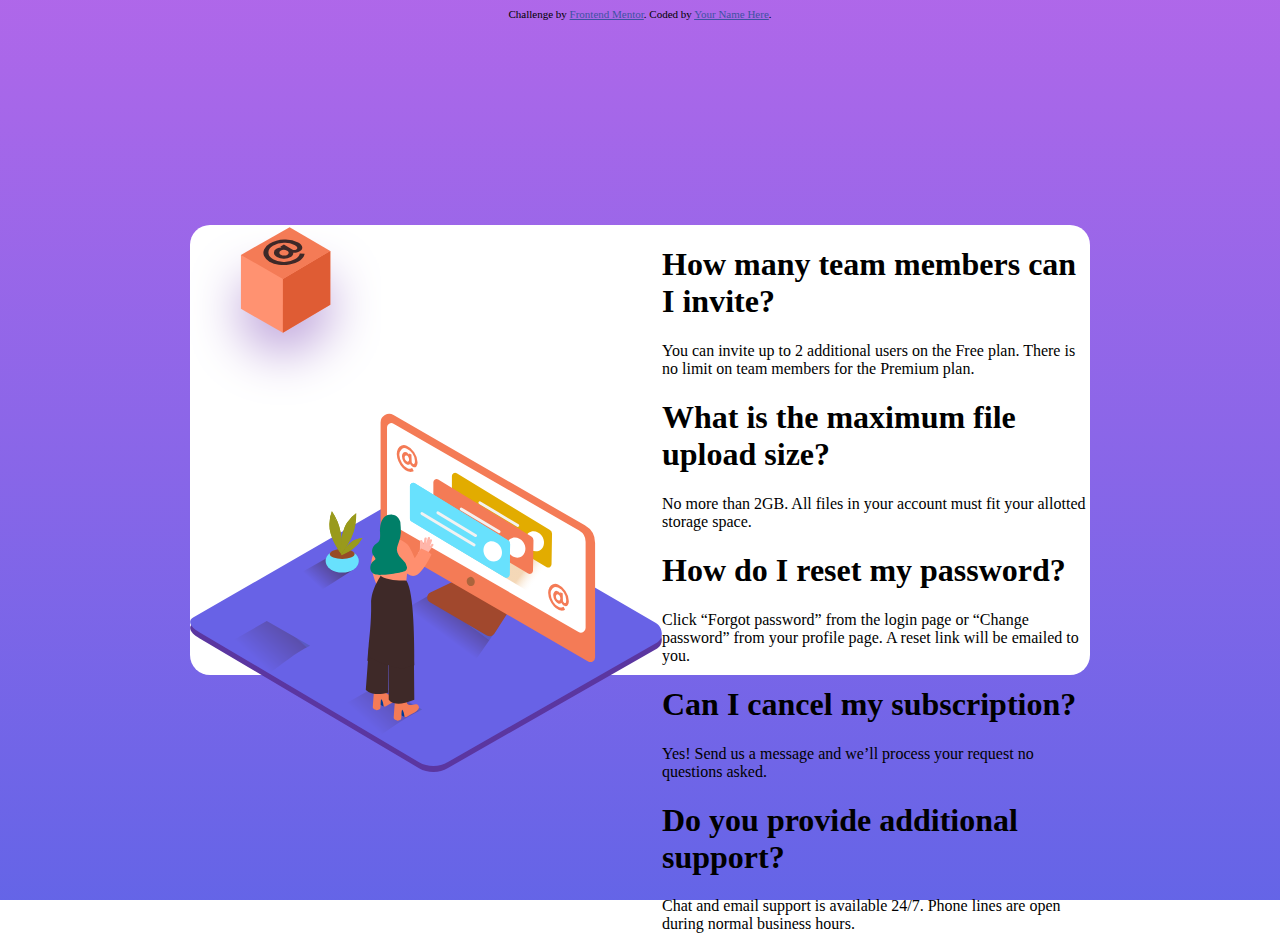
==== index.html @ 1b80dd16 "first commit of the project" ====
<!DOCTYPE html>
<html lang="en">
<head>
  <meta charset="UTF-8">
  <meta name="viewport" content="width=device-width, initial-scale=1.0"> <!-- displays site properly based on user's device -->

  <link rel="icon" type="image/png" sizes="32x32" href="./images/favicon-32x32.png">
  <link rel="stylesheet" href="./style.css">
  
  <title>Frontend Mentor | FAQ Accordion Card</title>

  <!-- Feel free to remove these styles or customise in your own stylesheet 👍 -->
  <style>
    .attribution { font-size: 11px; text-align: center; }
    .attribution a { color: hsl(228, 45%, 44%); }
  </style>
</head>
<body>
  <div class="card">
    <div class="img">
      <img src="./images/illustration-box-desktop.svg" alt="illustration-box-desktop">
      <img src="./images/illustration-woman-online-desktop.svg" alt="">
    </div>
    <div class="content">
      <div>
        <h1>How many team members can I invite?</h1>
        <p>You can invite up to 2 additional users on the Free plan. There is no limit on 
          team members for the Premium plan.</p>
      </div>
      <div>
        <h1>What is the maximum file upload size?</h1>
        <p>No more than 2GB. All files in your account must fit your allotted storage space.</p>
      </div>
      <div>
        <h1>How do I reset my password?</h1>
        <p>Click “Forgot password” from the login page or “Change password” from your profile page.
          A reset link will be emailed to you.</p>
      </div>
      <div>
        <h1>Can I cancel my subscription?</h1>
        <p>Yes! Send us a message and we’ll process your request no questions asked.</p>
      </div>
      <div>
        <h1>Do you provide additional support?</h1>
        <p>Chat and email support is available 24/7. Phone lines are open during normal business hours.</p>
      </div>
    </div>
  </div>

  <div class="attribution">
    Challenge by <a href="https://www.frontendmentor.io?ref=challenge" target="_blank">Frontend Mentor</a>. 
    Coded by <a href="#">Your Name Here</a>.
  </div>
</body>
</html>
---- style.css ----
html{
    min-height: 100%;
    margin: 0;
}

body{
    background-image: linear-gradient(to bottom, hsl(273, 75%, 66%), hsl(240, 73%, 65%));
    display: flex;
    justify-content: center;
    min-height: 100%;
    background-repeat: no-repeat;
    

}

.card{
    background-color: white;
    height: 450px;
    width: 900px;
    border-radius: 20px;
    display: flex;
    position: absolute;
    top: 50%;
    left: 50%;
    transform: translate(-50%, -50%);

}
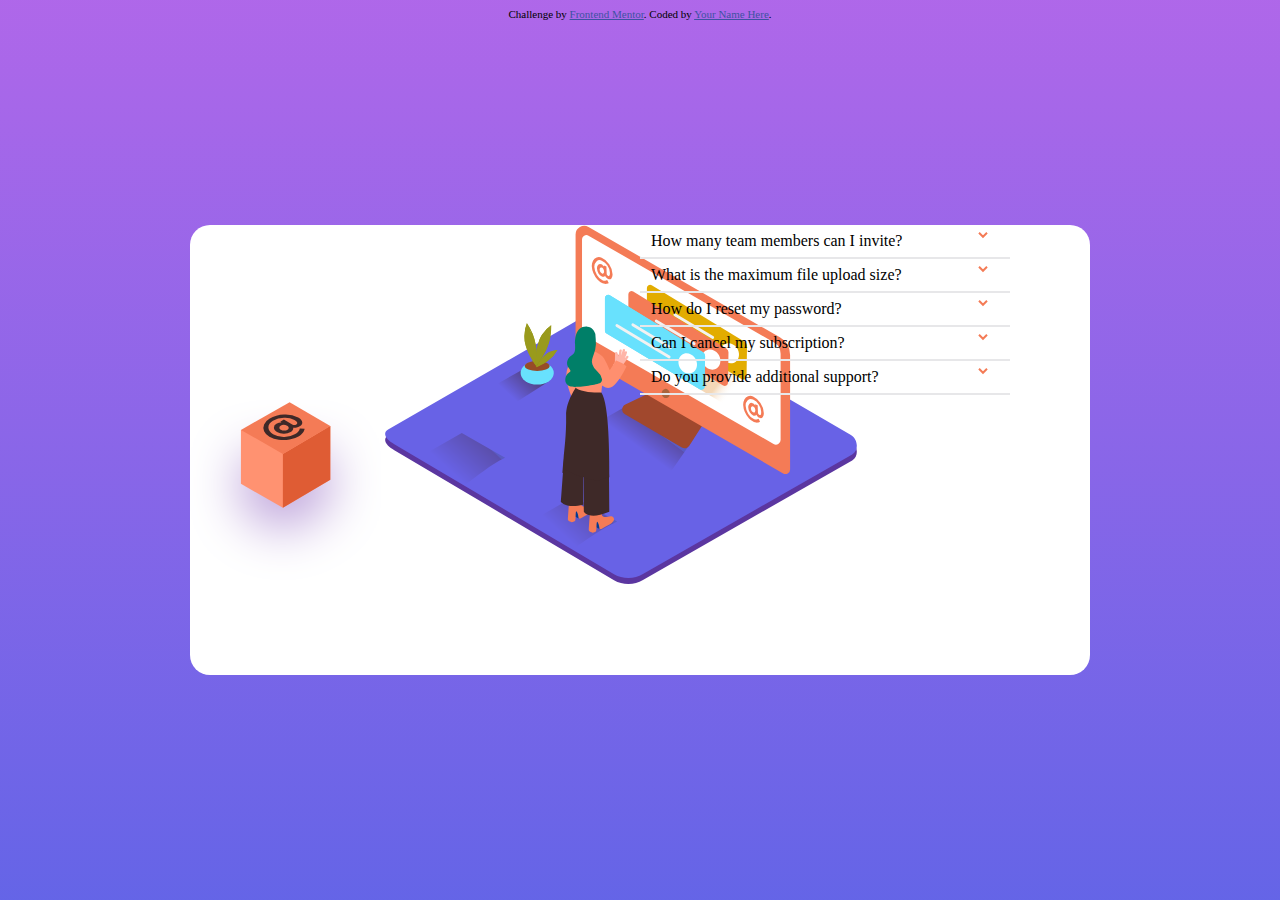
==== commit 19c72d56: "added disclosure element to the card" ====
--- a/index.html
+++ b/index.html
@@ -23,27 +23,29 @@
     </div>
     <div class="content">
       <div>
-        <h1>How many team members can I invite?</h1>
-        <p>You can invite up to 2 additional users on the Free plan. There is no limit on 
-          team members for the Premium plan.</p>
+        <details >
+          <summary>How many team members can I invite?<img src="./images/icon-arrow-down.svg" alt="arrow down" class="arrow"></summary>
+          You can invite up to 2 additional users on the Free plan. There is no limit on 
+          team members for the Premium plan.
+        </details>
       </div>
-      <div>
-        <h1>What is the maximum file upload size?</h1>
-        <p>No more than 2GB. All files in your account must fit your allotted storage space.</p>
-      </div>
-      <div>
-        <h1>How do I reset my password?</h1>
-        <p>Click “Forgot password” from the login page or “Change password” from your profile page.
-          A reset link will be emailed to you.</p>
-      </div>
-      <div>
-        <h1>Can I cancel my subscription?</h1>
-        <p>Yes! Send us a message and we’ll process your request no questions asked.</p>
-      </div>
-      <div>
-        <h1>Do you provide additional support?</h1>
-        <p>Chat and email support is available 24/7. Phone lines are open during normal business hours.</p>
-      </div>
+      <details >
+        <summary>What is the maximum file upload size?<img src="./images/icon-arrow-down.svg" alt="arrow down" class="arrow"></summary>
+        No more than 2GB. All files in your account must fit your allotted storage space.
+      </details>
+      <details>
+        <summary>How do I reset my password?<img src="./images/icon-arrow-down.svg" alt="arrow down" class="arrow"></summary>
+        Click “Forgot password” from the login page or “Change password” from your profile page.
+        A reset link will be emailed to you.
+      </details>
+      <details>
+        <summary>Can I cancel my subscription?<img src="./images/icon-arrow-down.svg" alt="arrow down" class="arrow"></summary>
+        Yes! Send us a message and we’ll process your request no questions asked.
+      </details>
+      <details>
+        <summary>Do you provide additional support?<img src="./images/icon-arrow-down.svg" alt="arrow down" class="arrow"></summary>
+        Chat and email support is available 24/7. Phone lines are open during normal business hours.
+      </details>
     </div>
   </div>
 
--- a/style.css
+++ b/style.css
@@ -23,5 +23,34 @@
     top: 50%;
     left: 50%;
     transform: translate(-50%, -50%);
+    overflow: hidden;
 
-}+}
+
+.card .content{
+    position: absolute;
+    left: 50%;
+    width: 450px;
+}
+
+details{
+    width: 370px;
+    border-bottom: 2px solid hsl(240, 5%, 91%);
+}
+
+details > summary {
+    padding: 2px 6px;
+    width: 430px;
+    cursor: pointer;
+    list-style: none;
+    
+    margin: 5px;
+    
+    list-style: none;
+  }
+
+  details > summary .arrow{
+    position: absolute;
+    left: 75%;
+    
+  }
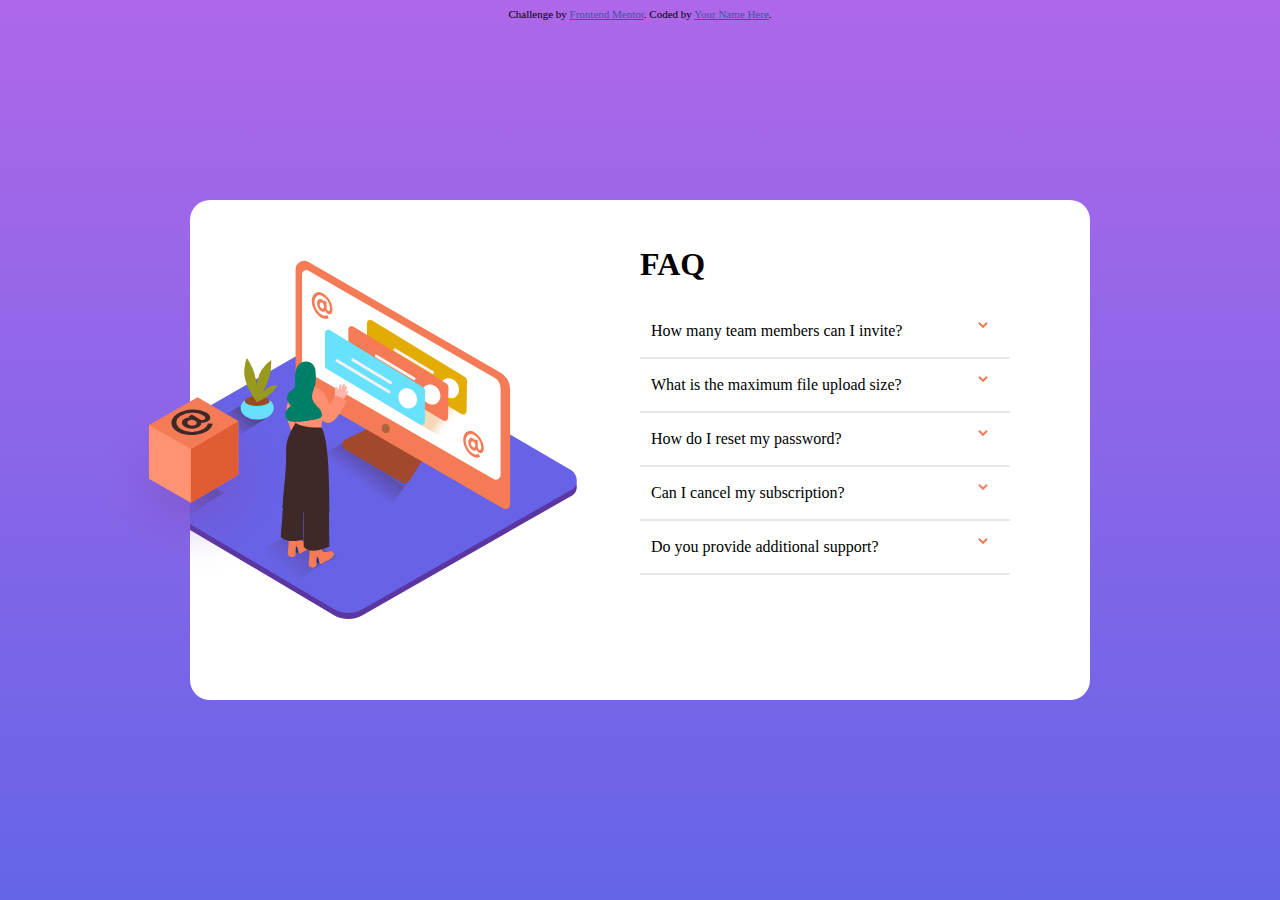
==== commit 484e03c9: "just made some small changees in the style" ====
--- a/index.html
+++ b/index.html
@@ -17,11 +17,14 @@
 </head>
 <body>
   <div class="card">
-    <div class="img">
-      <img src="./images/illustration-box-desktop.svg" alt="illustration-box-desktop">
-      <img src="./images/illustration-woman-online-desktop.svg" alt="">
+    <div class="img1">
+      <img src="./images/illustration-woman-online-desktop.svg" alt="illustration-woman-online-desktop" class="woman">  
+    </div>
+    <div class="img2">
+      <img src="./images/illustration-box-desktop.svg" alt="illustration-box-desktop" class="box">
     </div>
     <div class="content">
+      <h1>FAQ</h1>
       <div>
         <details >
           <summary>How many team members can I invite?<img src="./images/icon-arrow-down.svg" alt="arrow down" class="arrow"></summary>
--- a/style.css
+++ b/style.css
@@ -15,7 +15,7 @@
 
 .card{
     background-color: white;
-    height: 450px;
+    height: 500px;
     width: 900px;
     border-radius: 20px;
     display: flex;
@@ -23,19 +23,26 @@
     top: 50%;
     left: 50%;
     transform: translate(-50%, -50%);
-    overflow: hidden;
+    
 
+}
+
+h1{
+    padding-top: 25px;
 }
 
 .card .content{
     position: absolute;
     left: 50%;
     width: 450px;
+    
 }
 
 details{
     width: 370px;
     border-bottom: 2px solid hsl(240, 5%, 91%);
+    padding-top: 10px;
+    padding-bottom: 10px;
 }
 
 details > summary {
@@ -47,10 +54,29 @@
     margin: 5px;
     
     list-style: none;
-  }
+}
 
-  details > summary .arrow{
+details > summary .arrow{
     position: absolute;
     left: 75%;
     
-  }
+}
+
+.card .img1{
+    position: absolute;
+    overflow: hidden;
+    width: 450px;
+    height: 500px;
+}
+
+.card .img2 .box{
+    position: absolute;
+    left: -92px;
+    top: 195px; 
+    
+}
+.card .img1 .woman{
+    position: absolute;
+    left: -85px;
+    padding-top: 60px;
+}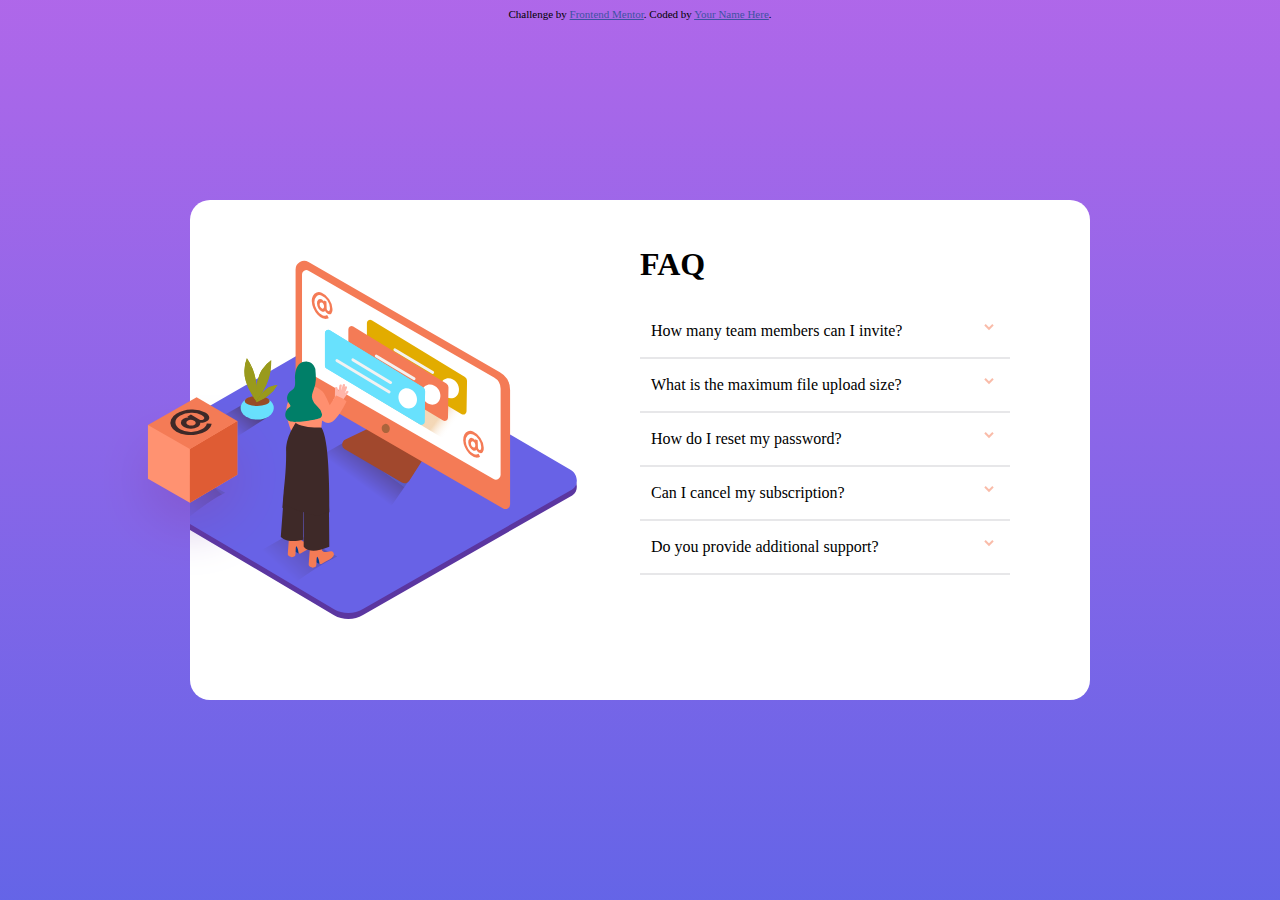
==== commit 65fb2b8e: "fixed the arrow movimentation of the Details element" ====
--- a/index.html
+++ b/index.html
@@ -27,28 +27,72 @@
       <h1>FAQ</h1>
       <div>
         <details >
-          <summary>How many team members can I invite?<img src="./images/icon-arrow-down.svg" alt="arrow down" class="arrow"></summary>
-          You can invite up to 2 additional users on the Free plan. There is no limit on 
-          team members for the Premium plan.
+          <summary>
+            <span class="title"> How many team members can I invite?</span>
+            <div class="arrow-up">
+              <svg width="10" height="7" xmlns="http://www.w3.org/2000/svg"><path d="M1 .799l4 4 4-4" stroke="#F47B56" stroke-width="2" fill="none" fill-rule="evenodd"/></svg>
+            </div> 
+            </summary>
+          <div>You can invite up to 2 additional users on the Free plan. There is no limit on 
+            team members for the Premium plan.</div>
+          <div class="arrow-down">
+            <svg width="10" height="7" xmlns="http://www.w3.org/2000/svg"><path d="M1 .799l4 4 4-4" stroke="#F47B56" stroke-width="2" fill="none" fill-rule="evenodd"/></svg>
         </details>
       </div>
-      <details >
-        <summary>What is the maximum file upload size?<img src="./images/icon-arrow-down.svg" alt="arrow down" class="arrow"></summary>
-        No more than 2GB. All files in your account must fit your allotted storage space.
-      </details>
-      <details>
-        <summary>How do I reset my password?<img src="./images/icon-arrow-down.svg" alt="arrow down" class="arrow"></summary>
-        Click “Forgot password” from the login page or “Change password” from your profile page.
-        A reset link will be emailed to you.
-      </details>
-      <details>
-        <summary>Can I cancel my subscription?<img src="./images/icon-arrow-down.svg" alt="arrow down" class="arrow"></summary>
-        Yes! Send us a message and we’ll process your request no questions asked.
-      </details>
-      <details>
-        <summary>Do you provide additional support?<img src="./images/icon-arrow-down.svg" alt="arrow down" class="arrow"></summary>
-        Chat and email support is available 24/7. Phone lines are open during normal business hours.
-      </details>
+      <div>
+        <details >
+          <summary>
+            <span class="title"> What is the maximum file upload size?</span>
+            <div class="arrow-up">
+              <svg width="10" height="7" xmlns="http://www.w3.org/2000/svg"><path d="M1 .799l4 4 4-4" stroke="#F47B56" stroke-width="2" fill="none" fill-rule="evenodd"/></svg>
+            </div> 
+            </summary>
+          <div>No more than 2GB. All files in your account must fit your allotted storage space.</div>
+          <div class="arrow-down">
+            <svg width="10" height="7" xmlns="http://www.w3.org/2000/svg"><path d="M1 .799l4 4 4-4" stroke="#F47B56" stroke-width="2" fill="none" fill-rule="evenodd"/></svg>
+        </details>
+      </div>
+      <div>
+        <details >
+          <summary>
+            <span class="title">How do I reset my password?</span>
+            <div class="arrow-up">
+              <svg width="10" height="7" xmlns="http://www.w3.org/2000/svg"><path d="M1 .799l4 4 4-4" stroke="#F47B56" stroke-width="2" fill="none" fill-rule="evenodd"/></svg>
+            </div> 
+            </summary>
+          <div>Click “Forgot password” from the login page or “Change password” from your profile page.
+            A reset link will be emailed to you.</div>
+          <div class="arrow-down">
+            <svg width="10" height="7" xmlns="http://www.w3.org/2000/svg"><path d="M1 .799l4 4 4-4" stroke="#F47B56" stroke-width="2" fill="none" fill-rule="evenodd"/></svg>
+        </details>
+      </div>
+      <div>
+        <details >
+          <summary>
+            <span class="title">Can I cancel my subscription?</span>
+            <div class="arrow-up">
+              <svg width="10" height="7" xmlns="http://www.w3.org/2000/svg"><path d="M1 .799l4 4 4-4" stroke="#F47B56" stroke-width="2" fill="none" fill-rule="evenodd"/></svg>
+            </div> 
+            </summary>
+          <div>Yes! Send us a message and we’ll process your request no questions asked.</div>
+          <div class="arrow-down">
+            <svg width="10" height="7" xmlns="http://www.w3.org/2000/svg"><path d="M1 .799l4 4 4-4" stroke="#F47B56" stroke-width="2" fill="none" fill-rule="evenodd"/></svg>
+        </details>
+      </div>
+      <div>
+        <details >
+          <summary>
+            <span class="title"> Do you provide additional support?</span>
+            <div class="arrow-up">
+              <svg width="10" height="7" xmlns="http://www.w3.org/2000/svg"><path d="M1 .799l4 4 4-4" stroke="#F47B56" stroke-width="2" fill="none" fill-rule="evenodd"/></svg>
+            </div> 
+            </summary>
+          <div>Chat and email support is available 24/7. Phone lines are open during normal business hours.</div>
+          <div class="arrow-down">
+            <svg width="10" height="7" xmlns="http://www.w3.org/2000/svg"><path d="M1 .799l4 4 4-4" stroke="#F47B56" stroke-width="2" fill="none" fill-rule="evenodd"/></svg>
+        </details>
+      </div>
+      
     </div>
   </div>
 
--- a/style.css
+++ b/style.css
@@ -43,23 +43,48 @@
     border-bottom: 2px solid hsl(240, 5%, 91%);
     padding-top: 10px;
     padding-bottom: 10px;
+    cursor: pointer;
+    position: relative;
 }
 
-details > summary {
+summary {
     padding: 2px 6px;
     width: 430px;
     cursor: pointer;
     list-style: none;
-    
     margin: 5px;
-    
-    list-style: none;
+}
+summary:focus{
+    outline: none;
+}
+summary:hover .arrow-up svg{
+    opacity: 1;
+}
+.arrow-up svg{
+    opacity: 0.5;
 }
 
-details > summary .arrow{
+.arrow-down,
+.arrow-up{
     position: absolute;
-    left: 75%;
-    
+    top: 0.75em;
+    right: 1em;
+    pointer-events: none;
+    background: #ffffff;   
+}
+
+.arrow-down{
+    position: absolute;
+    top: 0.75em;
+    right: 1em;
+    pointer-events: none;
+    transform: rotate(180deg); 
+    background: #ffffff;  
+}
+
+.arrow-down svg
+.arrow-up svg{
+    display: block;
 }
 
 .card .img1{
@@ -71,7 +96,7 @@
 
 .card .img2 .box{
     position: absolute;
-    left: -92px;
+    left: -93px;
     top: 195px; 
     
 }
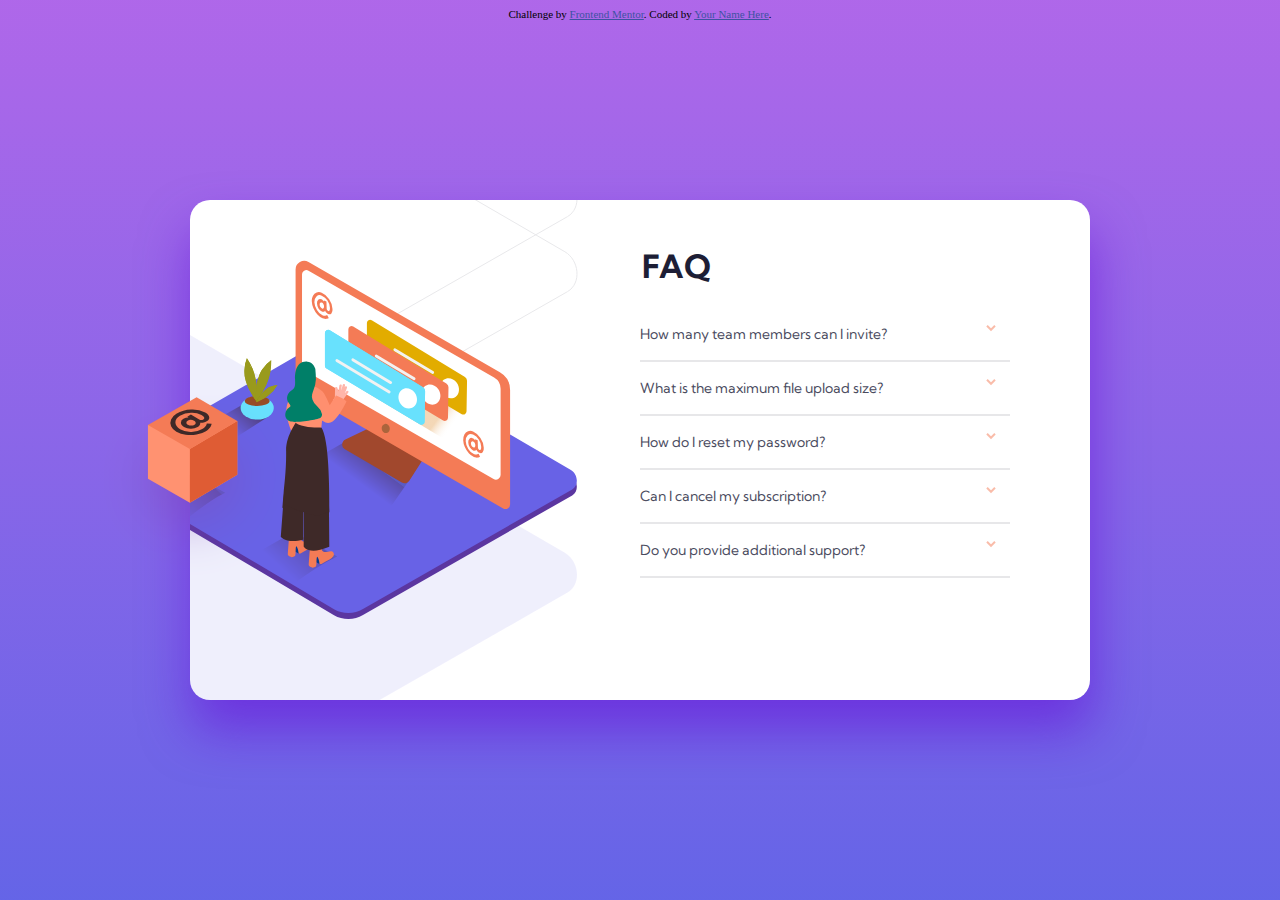
==== commit af718f8a: "fineshed project" ====
--- a/index.html
+++ b/index.html
@@ -6,6 +6,9 @@
 
   <link rel="icon" type="image/png" sizes="32x32" href="./images/favicon-32x32.png">
   <link rel="stylesheet" href="./style.css">
+  <link rel="preconnect" href="https://fonts.googleapis.com">
+  <link rel="preconnect" href="https://fonts.gstatic.com" crossorigin>
+  <link href="https://fonts.googleapis.com/css2?family=Kumbh+Sans:wght@400;700&display=swap" rel="stylesheet">
   
   <title>Frontend Mentor | FAQ Accordion Card</title>
 
@@ -18,6 +21,9 @@
 <body>
   <div class="card">
     <div class="img1">
+      <svg width="966" height="945" xmlns="http://www.w3.org/2000/svg"><g fill-rule="nonzero" fill="none" opacity=".099"><path d="M468.755 937.353L19.744 671.73c-14.295-8.047-26.548-21.23-12.62-29.878L457.734 381.89c6.754-4.194 17.018-6.946 23.903-2.936l471.265 273.827c14.296 8.308 16.861 31.45 2.619 39.837L527.925 936.933a59.64 59.64 0 01-59.17.42z" fill="#6862E6"/><path d="M468.755 561.353L19.744 295.73c-14.295-8.047-26.548-21.23-12.62-29.878L457.734 5.89c6.754-4.194 17.018-6.946 23.903-2.936l471.265 273.827c14.296 8.308 16.861 31.45 2.619 39.837L527.925 560.933a59.64 59.64 0 01-59.17.42z" stroke="#1E1F36"/><path d="M468.755 636.353L19.744 370.73c-14.295-8.047-26.548-21.23-12.62-29.878L457.734 80.89c6.754-4.194 17.018-6.946 23.903-2.936l471.265 273.827c14.296 8.308 16.861 31.45 2.619 39.837L527.925 635.933a59.64 59.64 0 01-59.17.42z" stroke="#1E1F36"/></g></svg>
+    </div>
+    <div class="img1">
       <img src="./images/illustration-woman-online-desktop.svg" alt="illustration-woman-online-desktop" class="woman">  
     </div>
     <div class="img2">
@@ -25,10 +31,10 @@
     </div>
     <div class="content">
       <h1>FAQ</h1>
-      <div>
-        <details >
+      <div  >
+        <details href="#one" >
           <summary>
-            <span class="title"> How many team members can I invite?</span>
+            <span class="title" id="one">How many team members can I invite?</span>
             <div class="arrow-up">
               <svg width="10" height="7" xmlns="http://www.w3.org/2000/svg"><path d="M1 .799l4 4 4-4" stroke="#F47B56" stroke-width="2" fill="none" fill-rule="evenodd"/></svg>
             </div> 
--- a/style.css
+++ b/style.css
@@ -23,18 +23,24 @@
     top: 50%;
     left: 50%;
     transform: translate(-50%, -50%);
+    box-shadow: 2px 30px 50px rgba(101, 14, 215, 0.571);
     
 
 }
 
 h1{
     padding-top: 25px;
+    padding-left: 2px;
+    font-family: 'Kumbh Sans', bold;
+    color: hsl(238, 29%, 16%);
 }
 
 .card .content{
     position: absolute;
     left: 50%;
     width: 450px;
+    overflow: hidden;
+    height: 500px;
     
 }
 
@@ -45,14 +51,29 @@
     padding-bottom: 10px;
     cursor: pointer;
     position: relative;
+    font-size: 12px;
+    font-family: 'Kumbh Sans', sans-serif;
+    color: hsl(240, 6%, 50%);
+    font-weight: 400;
+}
+
+details[open] summary{
+    font-family: 'Kumbh Sans', sans-serif;
+    color: hsl(238, 29%, 16%);
+    font-weight: 700;
+    
 }
 
 summary {
-    padding: 2px 6px;
+    
     width: 430px;
     cursor: pointer;
     list-style: none;
-    margin: 5px;
+    margin-top: 7px;
+    margin-bottom: 7px;
+    font-size: 14px;
+    color: hsl(237, 12%, 33%);
+    font-weight: 400;
 }
 summary:focus{
     outline: none;
@@ -104,4 +125,9 @@
     position: absolute;
     left: -85px;
     padding-top: 60px;
+}
+.card .img1 svg{
+    position: absolute;
+    left: -578px;
+    top: -300px;
 }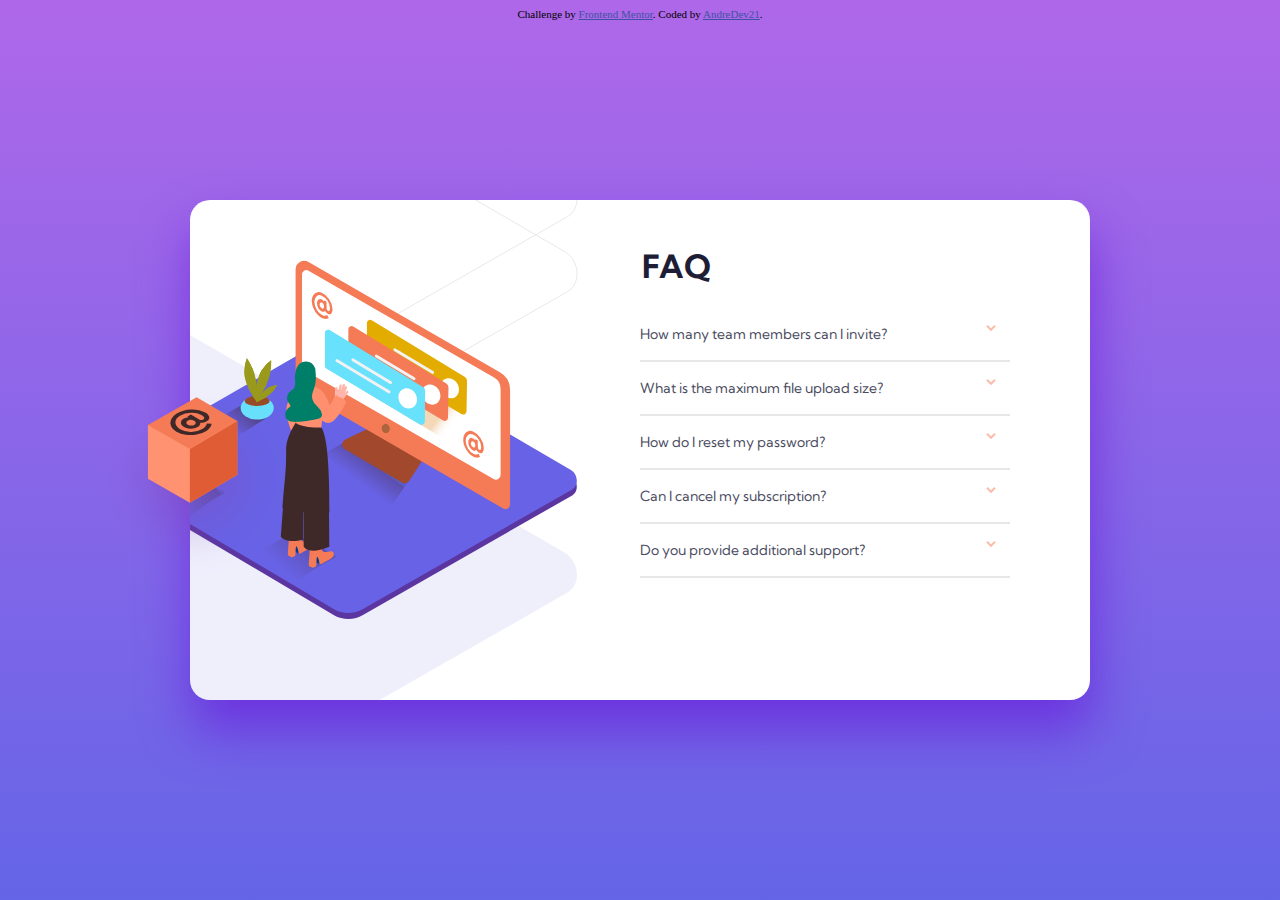
==== commit bf3d2f07: "finished and organized program" ====
--- a/index.html
+++ b/index.html
@@ -104,7 +104,7 @@
 
   <div class="attribution">
     Challenge by <a href="https://www.frontendmentor.io?ref=challenge" target="_blank">Frontend Mentor</a>. 
-    Coded by <a href="#">Your Name Here</a>.
+    Coded by <a href="#">AndreDev21</a>.
   </div>
 </body>
 </html>